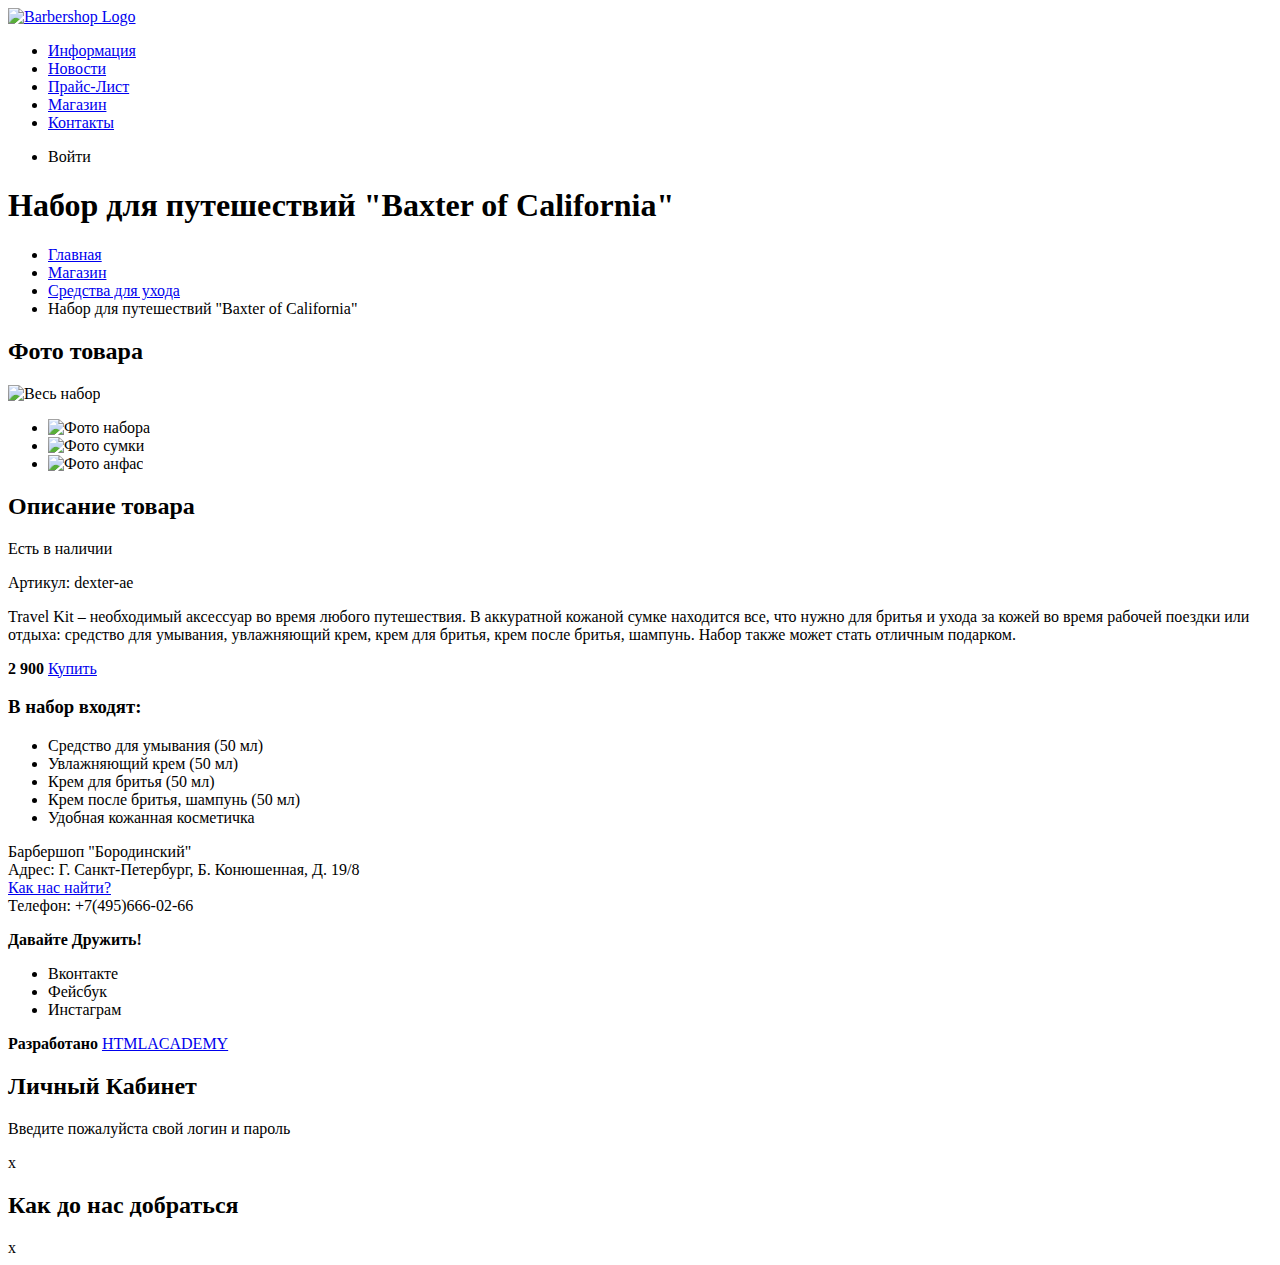
==== catalog-item.html @ 87de14d3 "разметка страниц 2" ====
<!DOCTYPE html>
<html lang="ru">
  <head>
    <meta charset="utf-8">
    <title>HTML Academy: Барбершоп</title>
  </head>
  <body>
    <header class="main-header">
      <nav class="main-navigation">
       <a href="index.html" class="header-logo">
          <img src="img/barber-shoplogo-mini.jpg" alt="Barbershop Logo">
       </a>
        <ul class="pages-list">
          <li> <a href="info.html">Информация</a></li>
          <li> <a href="news.html">Новости</a></li>
          <li> <a href="price-list.html">Прайс-Лист</a></li>
          <li> <a class="navigation-current" href="shop.html">Магазин</a></li>
          <li> <a href="contacts.html">Контакты</a></li>
        </ul>
        <ul class="login-navigation">
          <li class="login-button">Войти</li>
        </ul>
      </nav>
    </header>
    <main>
      <section>
        <h1 class="page-title">Набор для путешествий "Baxter of California"</h1>
        <ul class="breadcrumbs">
          <li><a href="index.html">Главная</a></li>
          <li><a href="shop.html">Магазин</a></li>
          <li><a href="catalog.html"> Средства для ухода</a></li>
          <li class="breadcrumbs-current">Набор для путешествий "Baxter of California"</li>
        </ul>
      </section>
      <section class="product-photo">
        <h2 class="hidden-element">Фото товара</h2>
        <p>
         <img src="img/item-2-big.jpg" alt="Весь набор">
        </p>
        <ul class="item-photo-preview">
          <li>
            <img src="img/item-1-small-1.jpg" alt="Фото набора">
          </li>
          <li>
            <img src="img/item-1-small-2.jpg" alt="Фото сумки">
          </li>
          <li>
            <img src="img/item-1-small-3.jpg" alt="Фото анфас">
          </li>
        </ul>
        </section>
        <section class="product-info">
         <h2 class="hidden-element">Описание товара</h2>
            <p class="product-availability">Есть в наличии</p>
            <p class="product-article">Артикул: dexter-ae</p>
            <p class="product-text">Travel Kit – необходимый аксессуар во время любого путешествия.
              В аккуратной кожаной сумке находится все,
               что нужно для бритья и ухода за кожей во время рабочей поездки или отдыха:
               средство для умывания, увлажняющий крем, крем для бритья, крем после бритья, шампунь.
               Набор также может стать отличным подарком.
             </p>
             <p class="price">
               <b>2 900</b>
               <a class="button" href="#">Купить</a>
             </p>
            <h3>В набор входят:</h3>
            <ul>
              <li>Средство для умывания (50 мл)</li>
              <li>Увлажняющий крем (50 мл)</li>
              <li>Крем для бритья (50 мл)</li>
              <li>Крем после бритья, шампунь (50 мл)</li>
              <li>Удобная кожанная косметичка</li>
            </ul>
          </section>
        </main>

            <footer class="main-footer">
              <p class="footer-contacts">
                Барбершоп "Бородинский"<br>
                Адрес: Г. Санкт-Петербург, Б. Конюшенная, Д. 19/8<br>
                <a href="map.html">Как нас найти?</a><br>
                Телефон: +7(495)666-02-66</p>
                <div class="footer-links">
                  <b>Давайте Дружить!</b>
                  <ul>
                    <li class="social-button">Вконтакте</li>
                    <li class="social-button">Фейсбук</li>
                    <li class="social-button">Инстаграм</li>
                  </ul>
                </div>
                  <p class="footer-copyright">
                    <b>Разработано</b>
                    <a href="https//htmlacademy.ru" class="button">HTMLACADEMY</a>
                  </p>
                  </footer>

               <section class="modal modal-login">
                 <h2>Личный Кабинет</h2>
                 <p>Введите пожалуйста свой логин и пароль</p>
                 <!--Здесь будет Форма-->
                 <span class="modal-close">x</span>
               </section>
               <section class="modal mosal-map">
                 <h2 class="hidden-element">Как до нас добраться</h2>
                 <span class="modal-close">x</span>
                 </section>
           </body>
        </html>
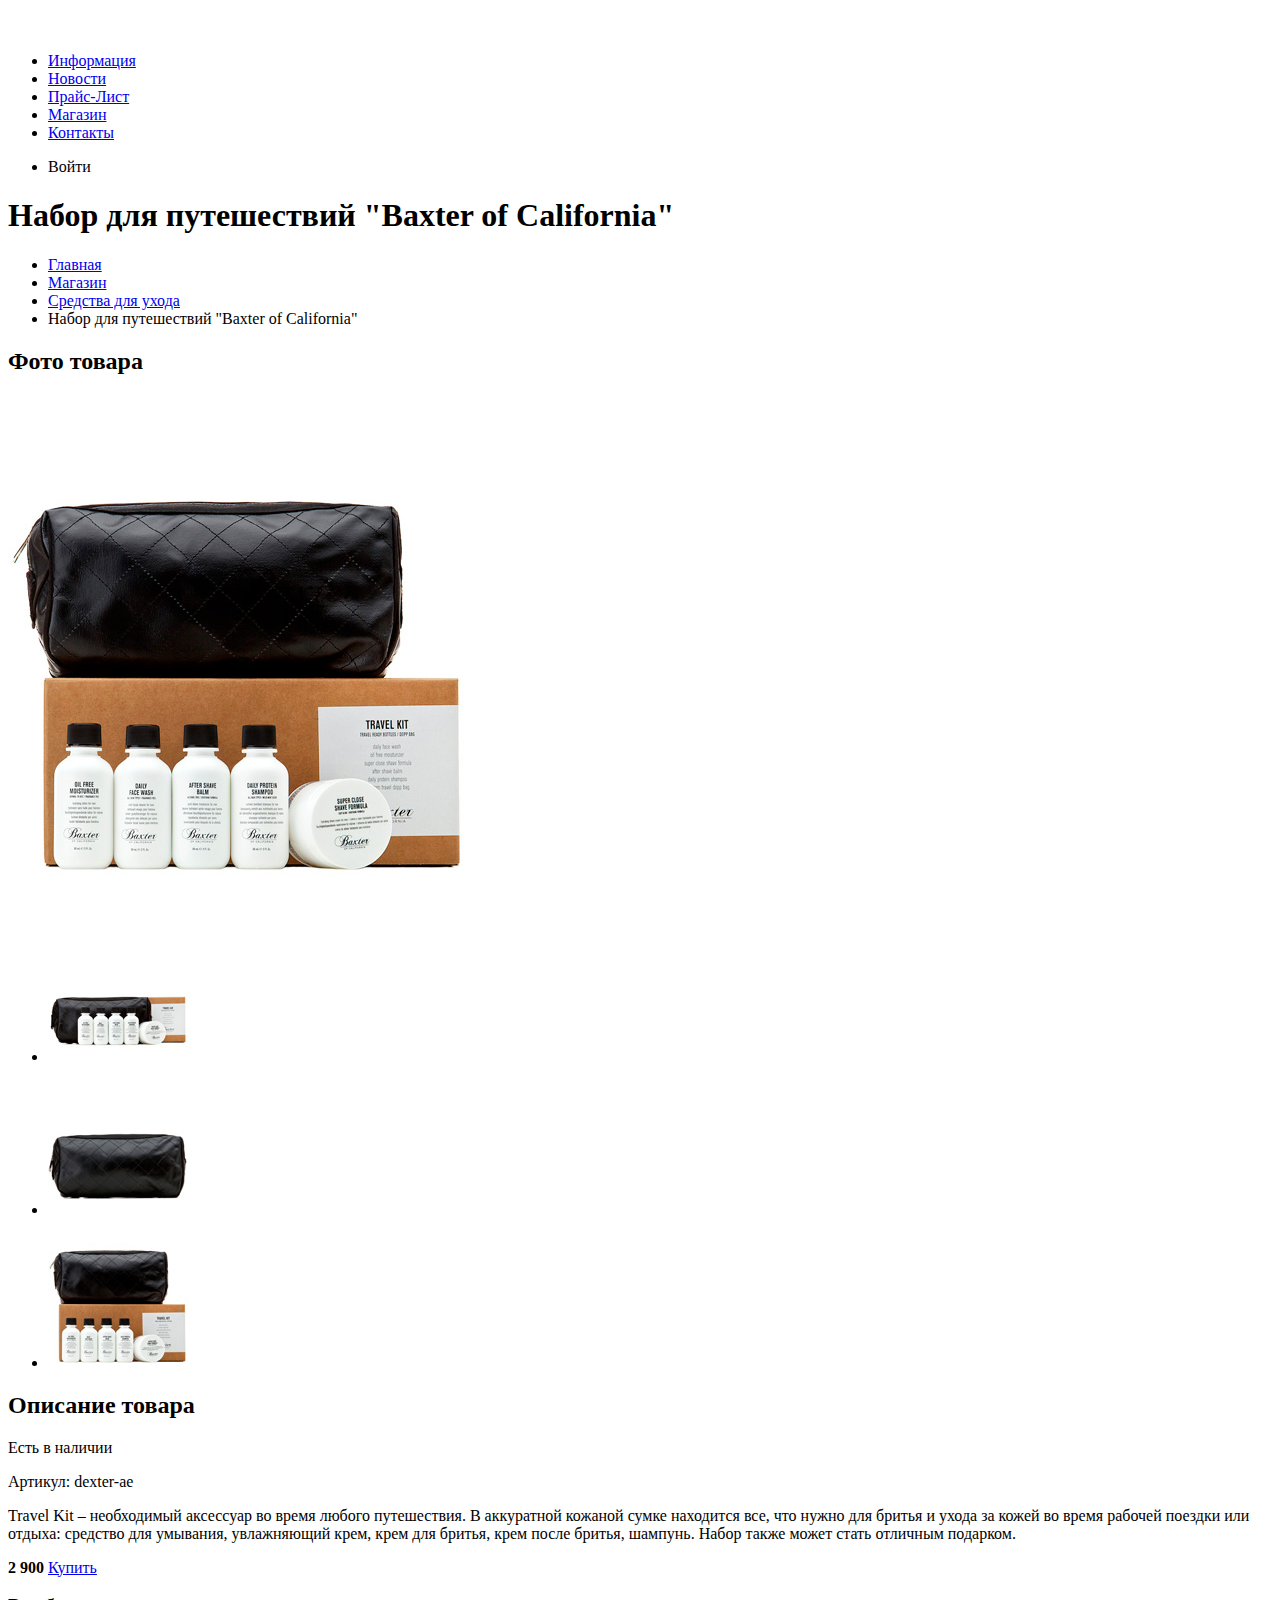
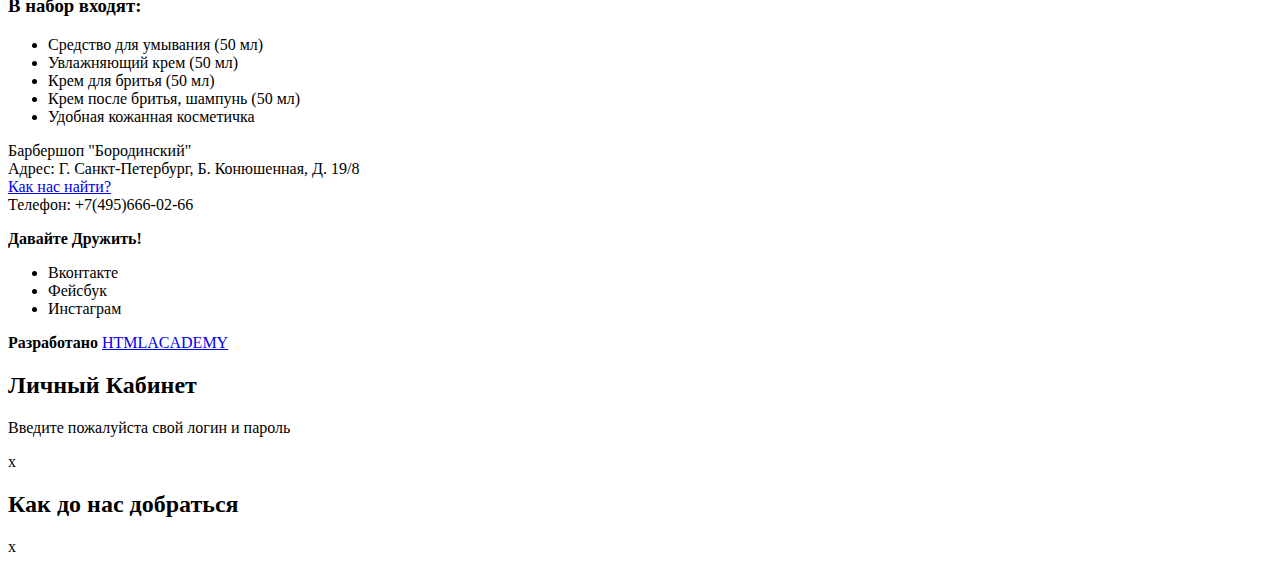
==== commit d178cdb4: "добавил графику" ====
--- a/catalog-item.html
+++ b/catalog-item.html
@@ -8,7 +8,7 @@
     <header class="main-header">
       <nav class="main-navigation">
        <a href="index.html" class="header-logo">
-          <img src="img/barber-shoplogo-mini.jpg" alt="Barbershop Logo">
+          <img src="img/barber-shoplogo-mini.svg" alt="Barbershop Logo">
        </a>
         <ul class="pages-list">
           <li> <a href="info.html">Информация</a></li>
@@ -35,7 +35,7 @@
       <section class="product-photo">
         <h2 class="hidden-element">Фото товара</h2>
         <p>
-         <img src="img/item-2-big.jpg" alt="Весь набор">
+         <img src="img/item-1-big.jpg" alt="Весь набор">
         </p>
         <ul class="item-photo-preview">
           <li>
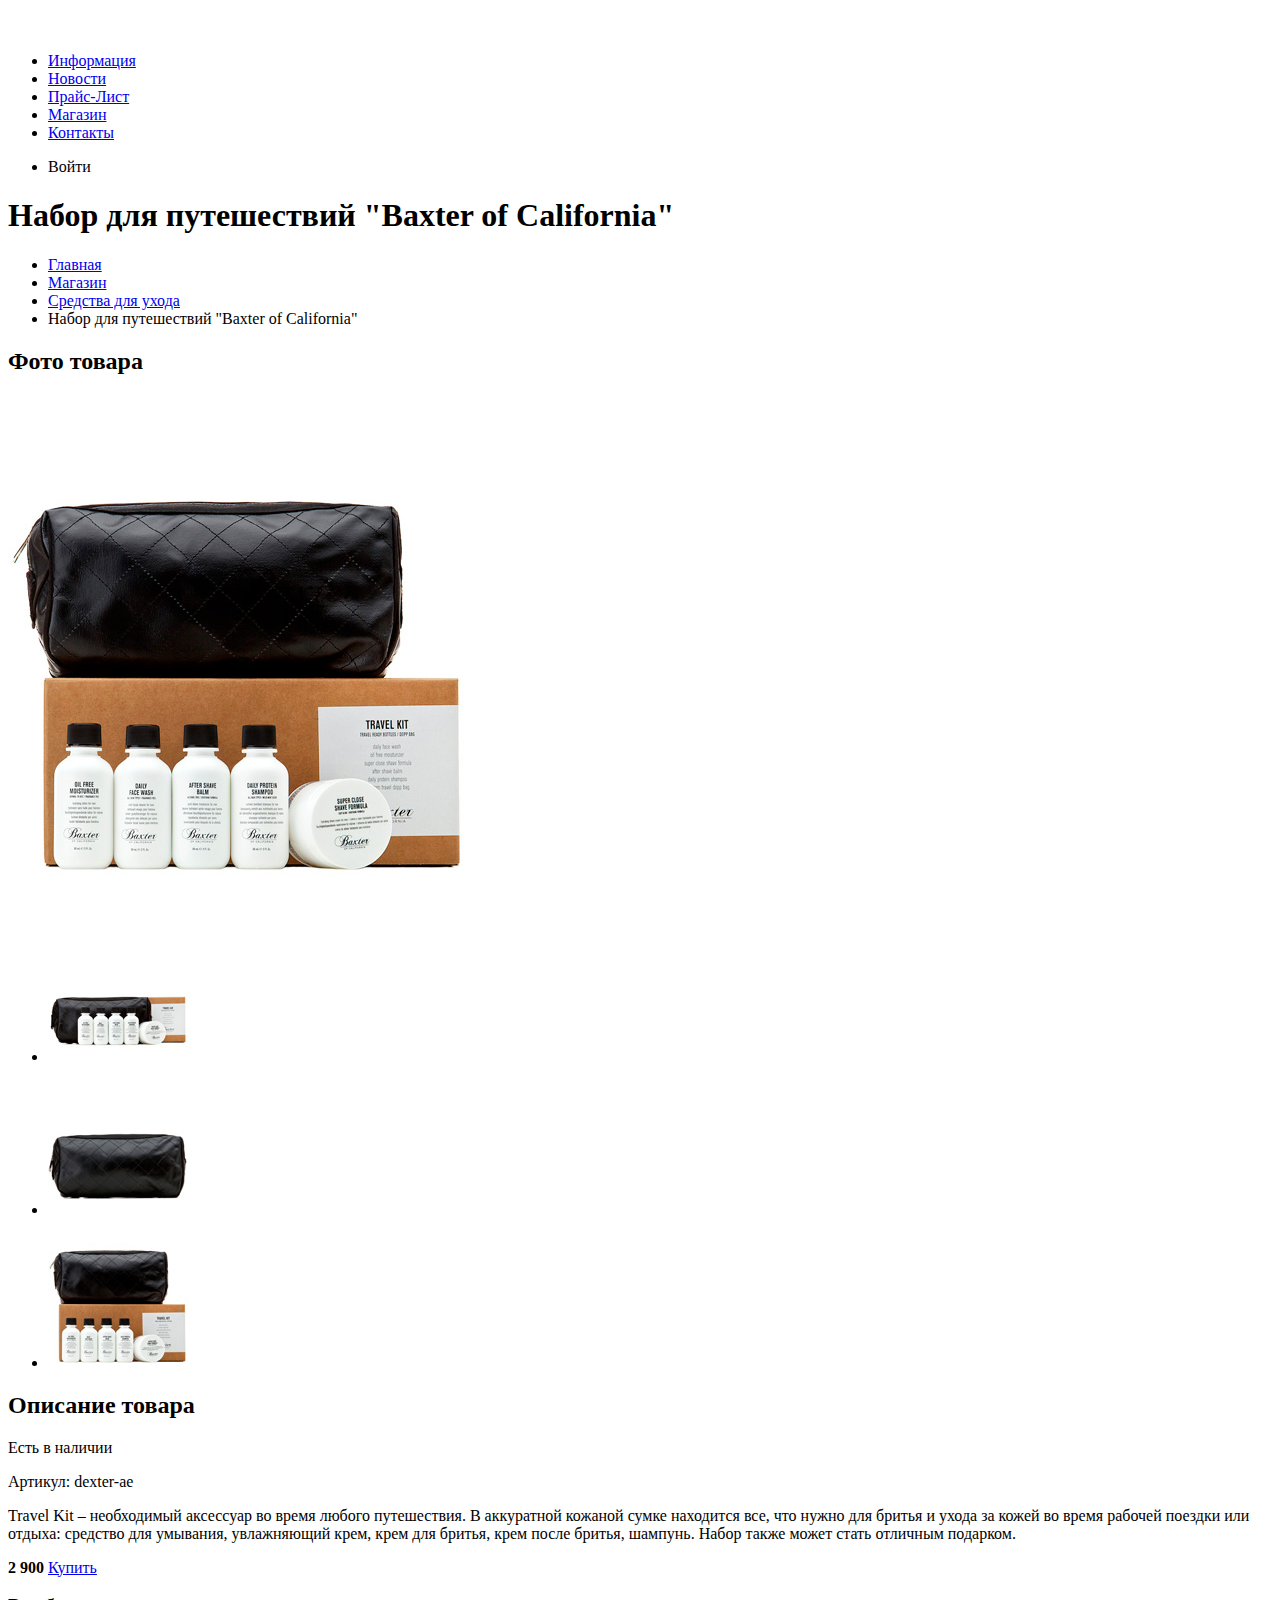
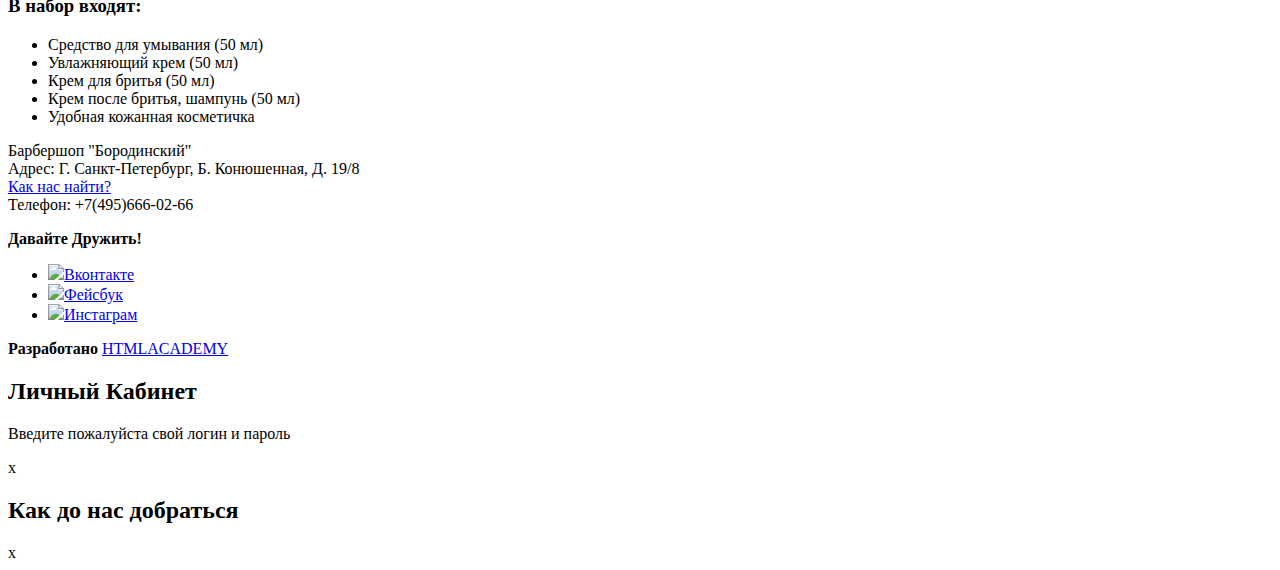
==== commit 631d9f8e: "добавил графику страницы index и векторы соц сетей в футер" ====
--- a/catalog-item.html
+++ b/catalog-item.html
@@ -83,9 +83,9 @@
                 <div class="footer-links">
                   <b>Давайте Дружить!</b>
                   <ul>
-                    <li class="social-button">Вконтакте</li>
-                    <li class="social-button">Фейсбук</li>
-                    <li class="social-button">Инстаграм</li>
+                    <li class="social-button"><a href="#"><img src="vk.svg">Вконтакте</a></li>
+                    <li class="social-button"><a href="#"><img src="facebook.svg">Фейсбук</a></li>
+                    <li class="social-button"><a href="#"><img src="instagram.svg">Инстаграм</a></li>
                   </ul>
                 </div>
                   <p class="footer-copyright">
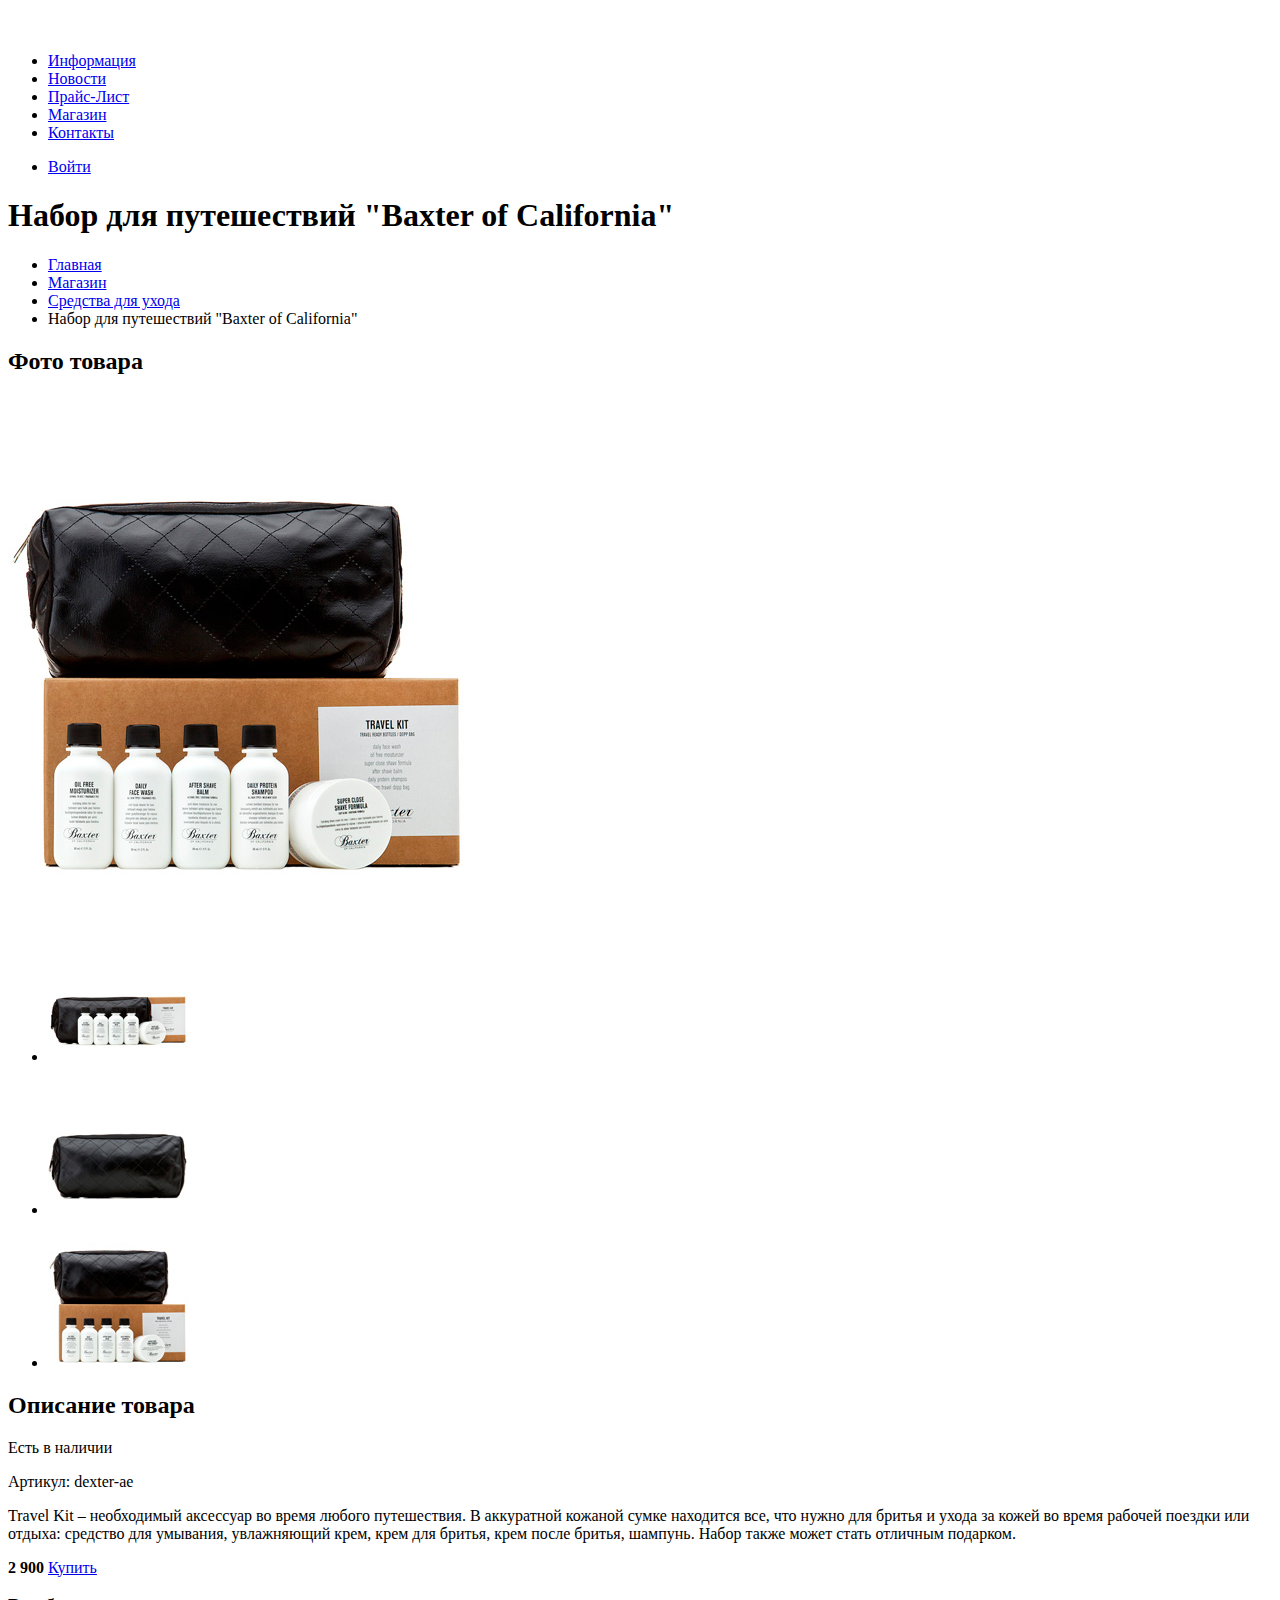
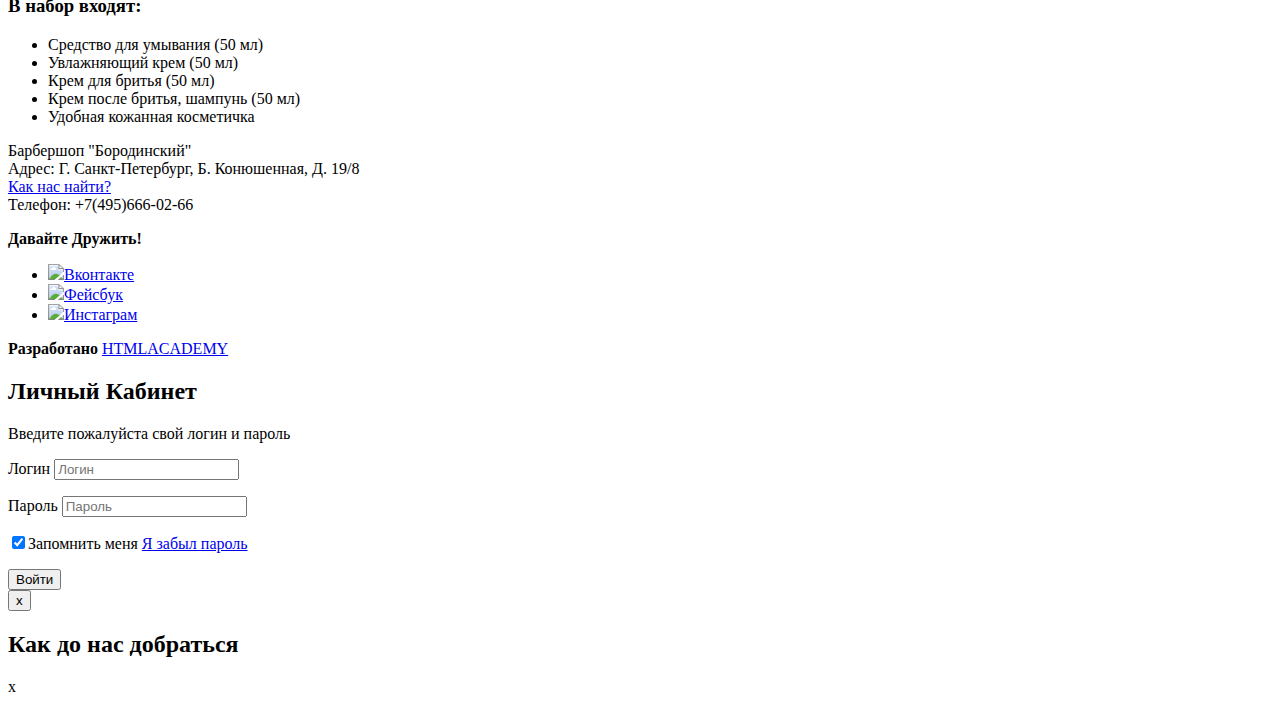
==== commit ea80b91d: "добавлены формы, фильтры" ====
--- a/catalog-item.html
+++ b/catalog-item.html
@@ -18,7 +18,9 @@
           <li> <a href="contacts.html">Контакты</a></li>
         </ul>
         <ul class="login-navigation">
-          <li class="login-button">Войти</li>
+          <li class="login-button">
+            <a class="login-link" href="login.html">Войти</a>
+          </li>
         </ul>
       </nav>
     </header>
@@ -94,12 +96,20 @@
                   </p>
                   </footer>
 
-               <section class="modal modal-login">
-                 <h2>Личный Кабинет</h2>
-                 <p>Введите пожалуйста свой логин и пароль</p>
-                 <!--Здесь будет Форма-->
-                 <span class="modal-close">x</span>
-               </section>
+                  <section class="modal modal-login">
+                    <h2>Личный Кабинет</h2>
+                    <p>Введите пожалуйста свой логин и пароль</p>
+                    <form class="login-form" action="https://htmlacademy.ru" method="post">
+                      <p><label for="user-login" class="hidden-element">Логин</label>
+                        <input id="user-login" type="text" name="login" placeholder="Логин"></p>
+                      <p><label for="user-password" class="hiddent-element">Пароль</label>
+                        <input id="user-password" type="password" name="password" placeholder="Пароль"></p>
+                      <p><label><input type="checkbox" name="rememberme" checked>Запомнить меня</label>
+                      <a href="forgot.html" class="forgot">Я забыл пароль</a></p>
+                      <a href="#"><button type="submit" class="button login-button-modal">Войти</button></a>
+                    </form>
+                    <button type="button" class="modal-close">x</button>
+                  </section>
                <section class="modal mosal-map">
                  <h2 class="hidden-element">Как до нас добраться</h2>
                  <span class="modal-close">x</span>
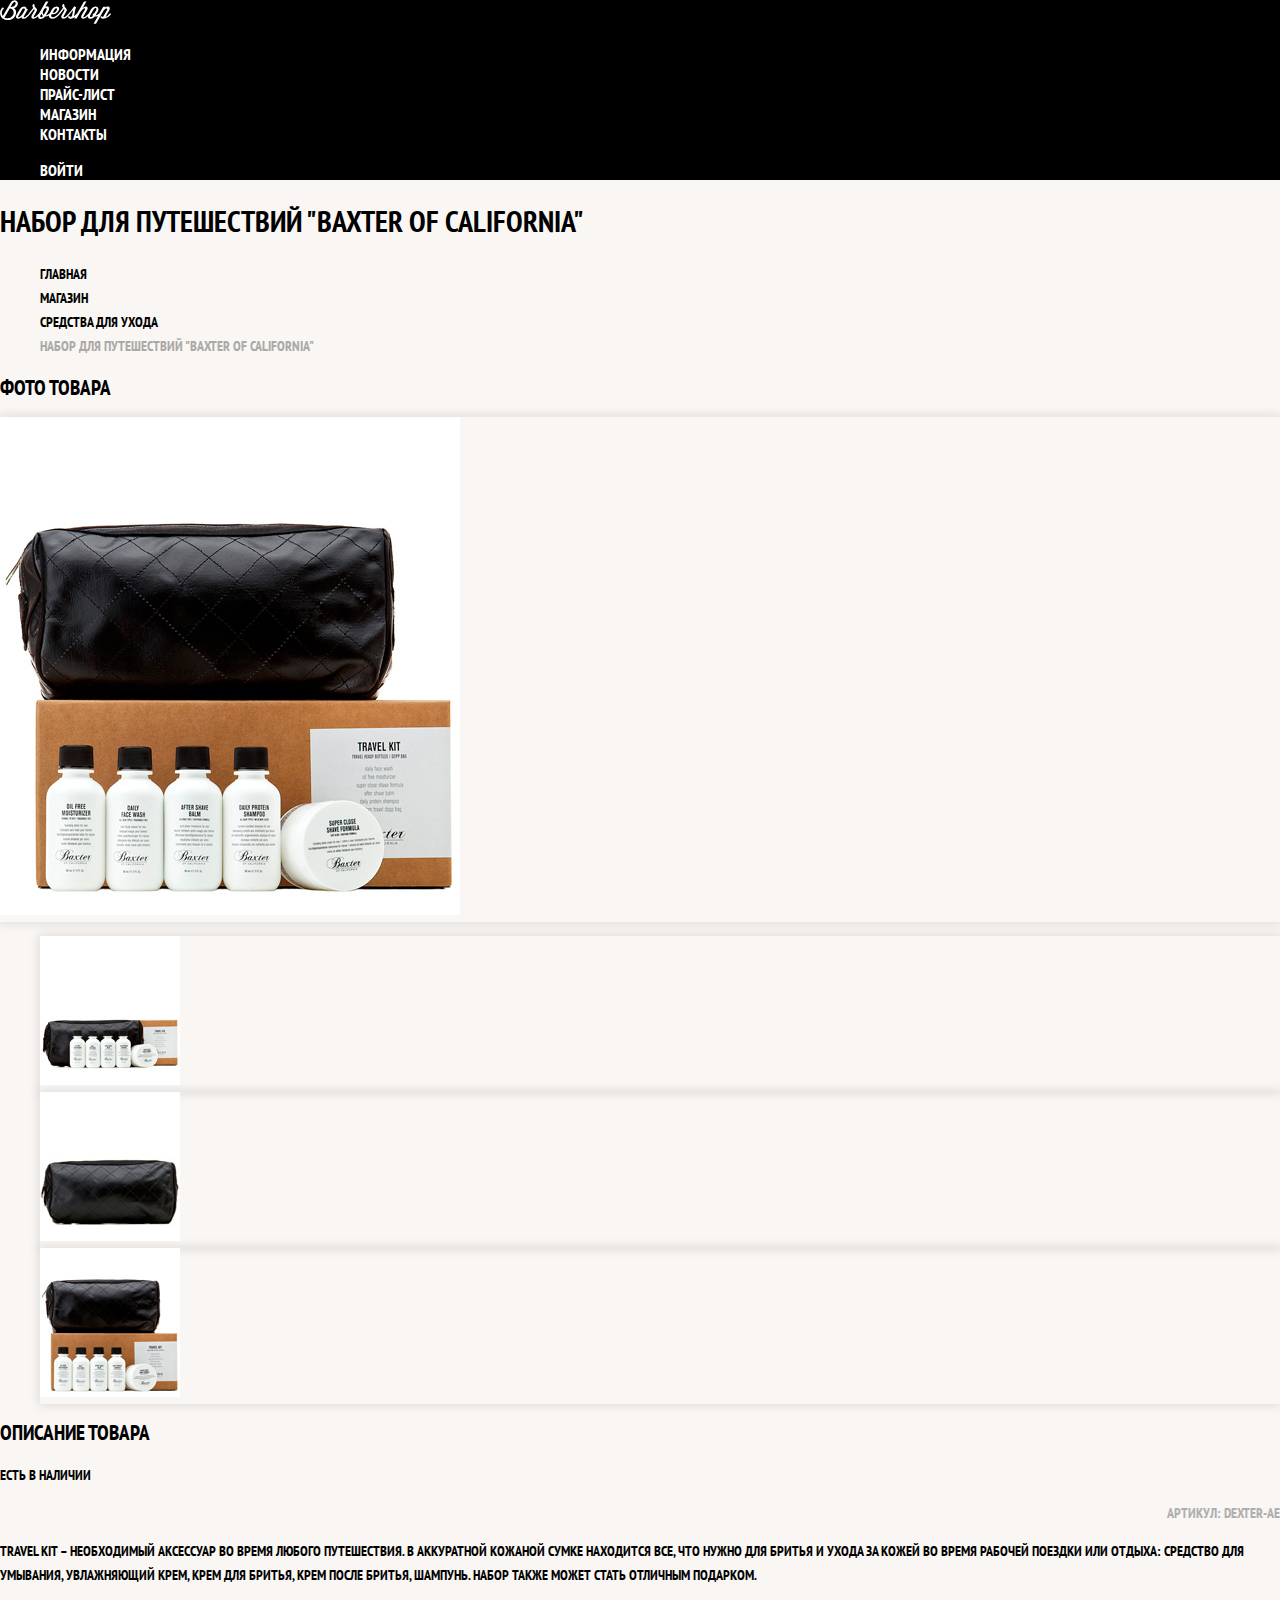
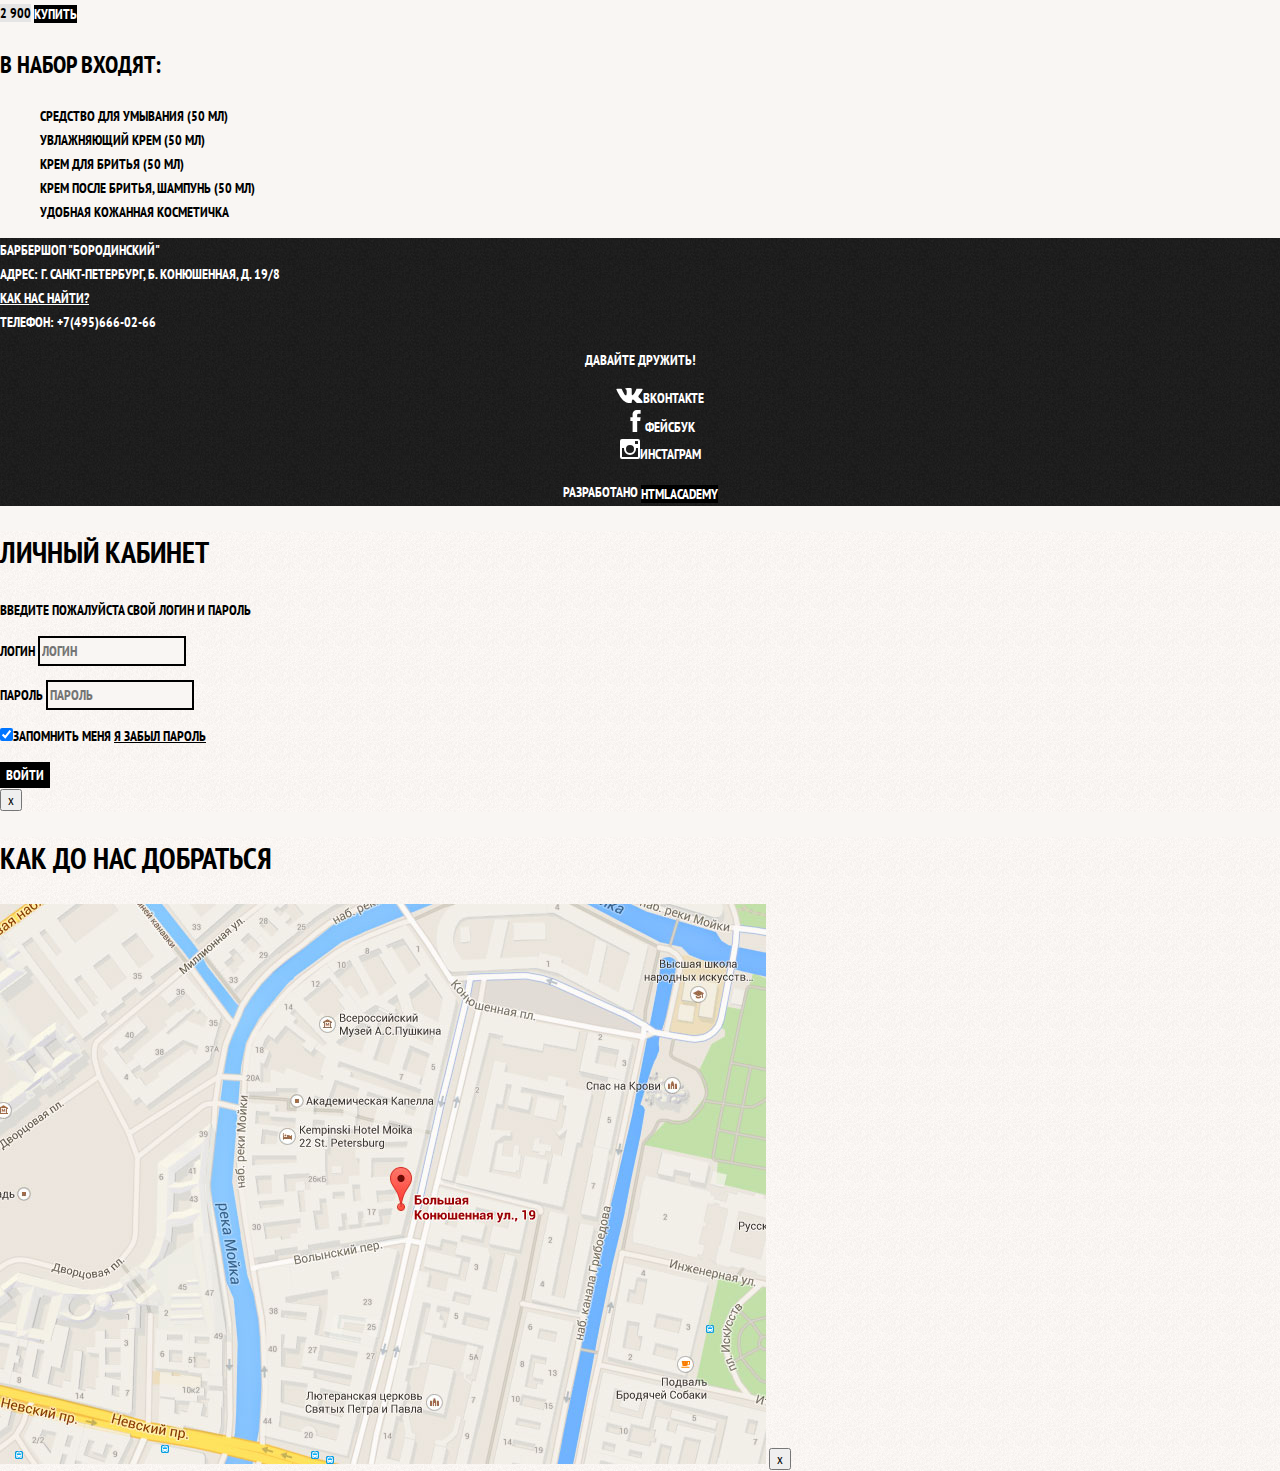
==== commit 4b563738: "первые добавления стилей" ====
--- a/catalog-item.html
+++ b/catalog-item.html
@@ -3,21 +3,24 @@
   <head>
     <meta charset="utf-8">
     <title>HTML Academy: Барбершоп</title>
+    <link href="https://fonts.googleapis.com/css?family=PT+Sans+Narrow:400,700&display=swap&subset=cyrillic" rel="stylesheet">
+    <link href="css/normalize.css" rel="stylesheet">
+    <link href="css/style.css" rel="stylesheet">
   </head>
-  <body>
+  <body class="inner-page ">
     <header class="main-header">
       <nav class="main-navigation">
        <a href="index.html" class="header-logo">
           <img src="img/barber-shoplogo-mini.svg" alt="Barbershop Logo">
        </a>
-        <ul class="pages-list">
+        <ul class="navigation-list">
           <li> <a href="info.html">Информация</a></li>
           <li> <a href="news.html">Новости</a></li>
           <li> <a href="price-list.html">Прайс-Лист</a></li>
           <li> <a class="navigation-current" href="shop.html">Магазин</a></li>
           <li> <a href="contacts.html">Контакты</a></li>
         </ul>
-        <ul class="login-navigation">
+        <ul class="navigation-login">
           <li class="login-button">
             <a class="login-link" href="login.html">Войти</a>
           </li>
@@ -36,7 +39,7 @@
       </section>
       <section class="product-photo">
         <h2 class="hidden-element">Фото товара</h2>
-        <p>
+        <p class="item-photo-full">
          <img src="img/item-1-big.jpg" alt="Весь набор">
         </p>
         <ul class="item-photo-preview">
@@ -85,9 +88,9 @@
                 <div class="footer-links">
                   <b>Давайте Дружить!</b>
                   <ul>
-                    <li class="social-button"><a href="#"><img src="vk.svg">Вконтакте</a></li>
-                    <li class="social-button"><a href="#"><img src="facebook.svg">Фейсбук</a></li>
-                    <li class="social-button"><a href="#"><img src="instagram.svg">Инстаграм</a></li>
+                    <li class="social-button"><a href="#"><img src="img/vk.svg">Вконтакте</a></li>
+                    <li class="social-button"><a href="#"><img src="img/facebook.svg">Фейсбук</a></li>
+                    <li class="social-button"><a href="#"><img src="img/instagram.svg">Инстаграм</a></li>
                   </ul>
                 </div>
                   <p class="footer-copyright">
@@ -110,9 +113,10 @@
                     </form>
                     <button type="button" class="modal-close">x</button>
                   </section>
-               <section class="modal mosal-map">
-                 <h2 class="hidden-element">Как до нас добраться</h2>
-                 <span class="modal-close">x</span>
-                 </section>
+                  <section class="modal modal-map">
+                    <h2 class="hidden-element">Как до нас добраться</h2>
+                    <img src="img/map.jpg" alt="Барбершоп Бородинский по адресу Г. Санкт-Петербург, Б. Конюшенная, Д. 19/8">
+                    <button type="button" class="modal-close">x</button>
+                    </section>
            </body>
         </html>
--- a/css/style.css
+++ b/css/style.css
@@ -0,0 +1,295 @@
+body {
+font-family: "pt sans narrow", Arial, sans-serif;
+margin: 0;
+padding: 0;
+font-size: 14px;
+line-height: 24px;
+font-weight: 700;
+color: #ffffff;
+text-transform: uppercase;
+
+background-color: black;
+background-image: url("../img/bg.jpg");
+background-position: top center;
+background-repeat: no-repeat;
+}
+
+.inner-page {
+  color: #000000;
+ background-color: #f9f6f3;
+ background-image: url(".../img/column-bg.jpg");
+ background-position: 0 0;
+ background-repeat: repeat;
+}
+
+a {
+text-decoration: none;
+}
+
+.button {
+  font: inherit;
+  text-align: center;
+  color: #ffffff;
+  vertical-align: middle;
+  background-color: #000000;
+  text-transform: uppercase;
+  border: none;
+}
+.button:hover ,
+.button:focus ,
+.button:active {
+  background-color: #663d15;
+}
+.main-navigation {
+  font-size: 16px;
+  line-height: 20px;
+  background-color: black;
+  color: #ffffff;
+}
+.navigation-list ,
+.navigation-login {
+  list-style: none;
+}
+.navigation-list a ,
+.navigation-login a {
+  color: #ffffff;
+}
+.navigation-list a:hover ,
+.navigation-list a:focus ,
+.navigation-login a:hover ,
+.navigation-login a:focus {
+  background-color: #242424;
+}
+
+.pros-list {
+  list-style: none;
+  text-align: center;
+}
+.pros-item h3 {
+  font-size: 30px;
+  line-height: 42px;
+}
+.index-colums {
+color: #000000;
+background-color: #faf7f4;
+background-image: url("../img/column-bg.png");
+background-position: 0 0;
+background-repeat: repeat;
+
+}
+.news-list {
+list-style: none;
+}
+.news-list time {
+  text-transform: none;
+}
+.gallery-content {
+border: 7px solid white;
+}
+.order input {
+  font: inherit;
+  background-color: transparent;
+  border: 2px solid black;
+}
+.order input:focus {
+background-color: #663d15;
+}
+
+.main-footer {
+  color: #ffffff;
+  background-color: #232323;
+  background-image: url("../img/footer-bg.jpg");
+  background-position: 0 0;
+  background-repeat: repeat;
+}
+
+.main-footer a {
+  color: #ffffff;
+}
+.footer-contacts a {
+  text-decoration: underline;
+}
+.footer-contacts a:hover ,
+.footer-contacts a:focus {
+  text-decoration: none;
+}
+.footer-links {
+  text-align: center;
+}
+.footer-links li {
+  list-style: none;
+}
+
+.footer-copyright {
+  text-align: center;
+}
+.footer-copyright a:hover ,
+.footer-copyright a:focus {
+  color: #000000;
+  background-color: #ffffff;
+}
+
+.modal {
+  color: #000000;
+  background-color: #faf7f4;
+  background-image: url("../img/column-bg.png");
+  background-position: 0 0;
+  background-repeat: repeat;
+}
+.modal h2 {
+  font-size: 30px;
+  line-height: 42px;
+}
+
+.login-form input[type="text"] ,
+.login-form input[type="password"] {
+font: inherit;
+color: #000000;
+background-color: #f9f6f3;
+text-transform: uppercase;
+border: 2px solid black;
+}
+.login-form input:focus {
+border-color: #663d15;
+}
+
+.forgot {
+  color: black;
+  text-decoration: underline;
+}
+.forgot:focus ,
+.forgot:hover {
+  text-decoration: none;
+}
+/* Стили Index конец */
+
+.page-title {
+  font-size: 30px;
+  line-height: 42px;
+}
+.breadcrumbs {
+  list-style: none;
+}
+.breadcrumbs a {
+  color: #000000;
+}
+
+.breadcrumbs a:hover ,
+.breadcrumbs a:focus {
+text-decoration: underline;
+}
+ .breadcrumbs-current {
+  color: #aba9a7;
+ }
+
+.filter fieldset {
+  border: none;
+}
+
+.filter legend {
+  font-size: 24px;
+  line-height: 30px;
+}
+
+.filter ul {
+list-style: none;
+line-height: 18px;
+}
+
+.filter-input:hover + label ,
+.filter-input:focus + label {
+  color: #663d15;
+}
+.filter-input:disabled + label {
+color: #000000;
+opacity: 0.5;
+}
+
+.item-list {
+  list-style: none;
+}
+
+li .item-name {
+  background-color: #f8f8f8;
+  box-shadow: 0px 0px 10px rgba(0, 0, 0, 0,1);
+}
+.item-name:hover {
+  box-shadow: 0 0 10px rgba(0, 0, 0, 0,2);
+}
+.item-name a {
+  color: #000000;
+}
+.item-name h3 {
+  font-size: 14px;
+  line-height: 18px;
+}
+.item-category {
+  text-transform: none;
+}
+
+.item-name b {
+  font-size: 14px;
+  line-height: 18px;
+  text-align: center;
+  background-color: #e5e5e5;
+}
+.item-price .button {
+  line-height: 20px;
+  color: #ffffff;
+}
+.pagination-list {
+  list-style: none;
+}
+.pagination-list a {
+  color: #ffffff;
+  background-color: #000000;
+}
+.pagination-list a:hover ,
+.pagination-list a:focus ,
+.pagination-list a:active {
+  background-color: #663d15;
+}
+
+.pagination-item-current a {
+  color: #ffffff;
+  background-color: #000000;
+}
+
+.pagination-item-current a:hover ,
+.pagination-item-current a:focus ,
+.pagination-item-current a:active {
+  color: #ffffff;
+  background-color: #000000;
+}
+
+/* Стиль catalog конец */
+
+.item-photo-preview {
+  list-style: none;
+}
+
+.item-photo-preview li {
+  box-shadow: 0 0 10px 2px rgba(0, 0, 0, 0.1);
+}
+
+.item-photo-full {
+  box-shadow: 0 0 10px 2px rgba(0, 0, 0, 0.1);
+}
+
+.product-article {
+  text-align: right;
+  color: #aeaeae;
+}
+.price b {
+  line-height: 20px;
+  text-align: center;
+  background-color: #e5e5e5;
+}
+.product-info h3 {
+  font-size: 24px;
+  line-height: 30px;
+}
+
+.product-info ul {
+  list-style: none;
+}
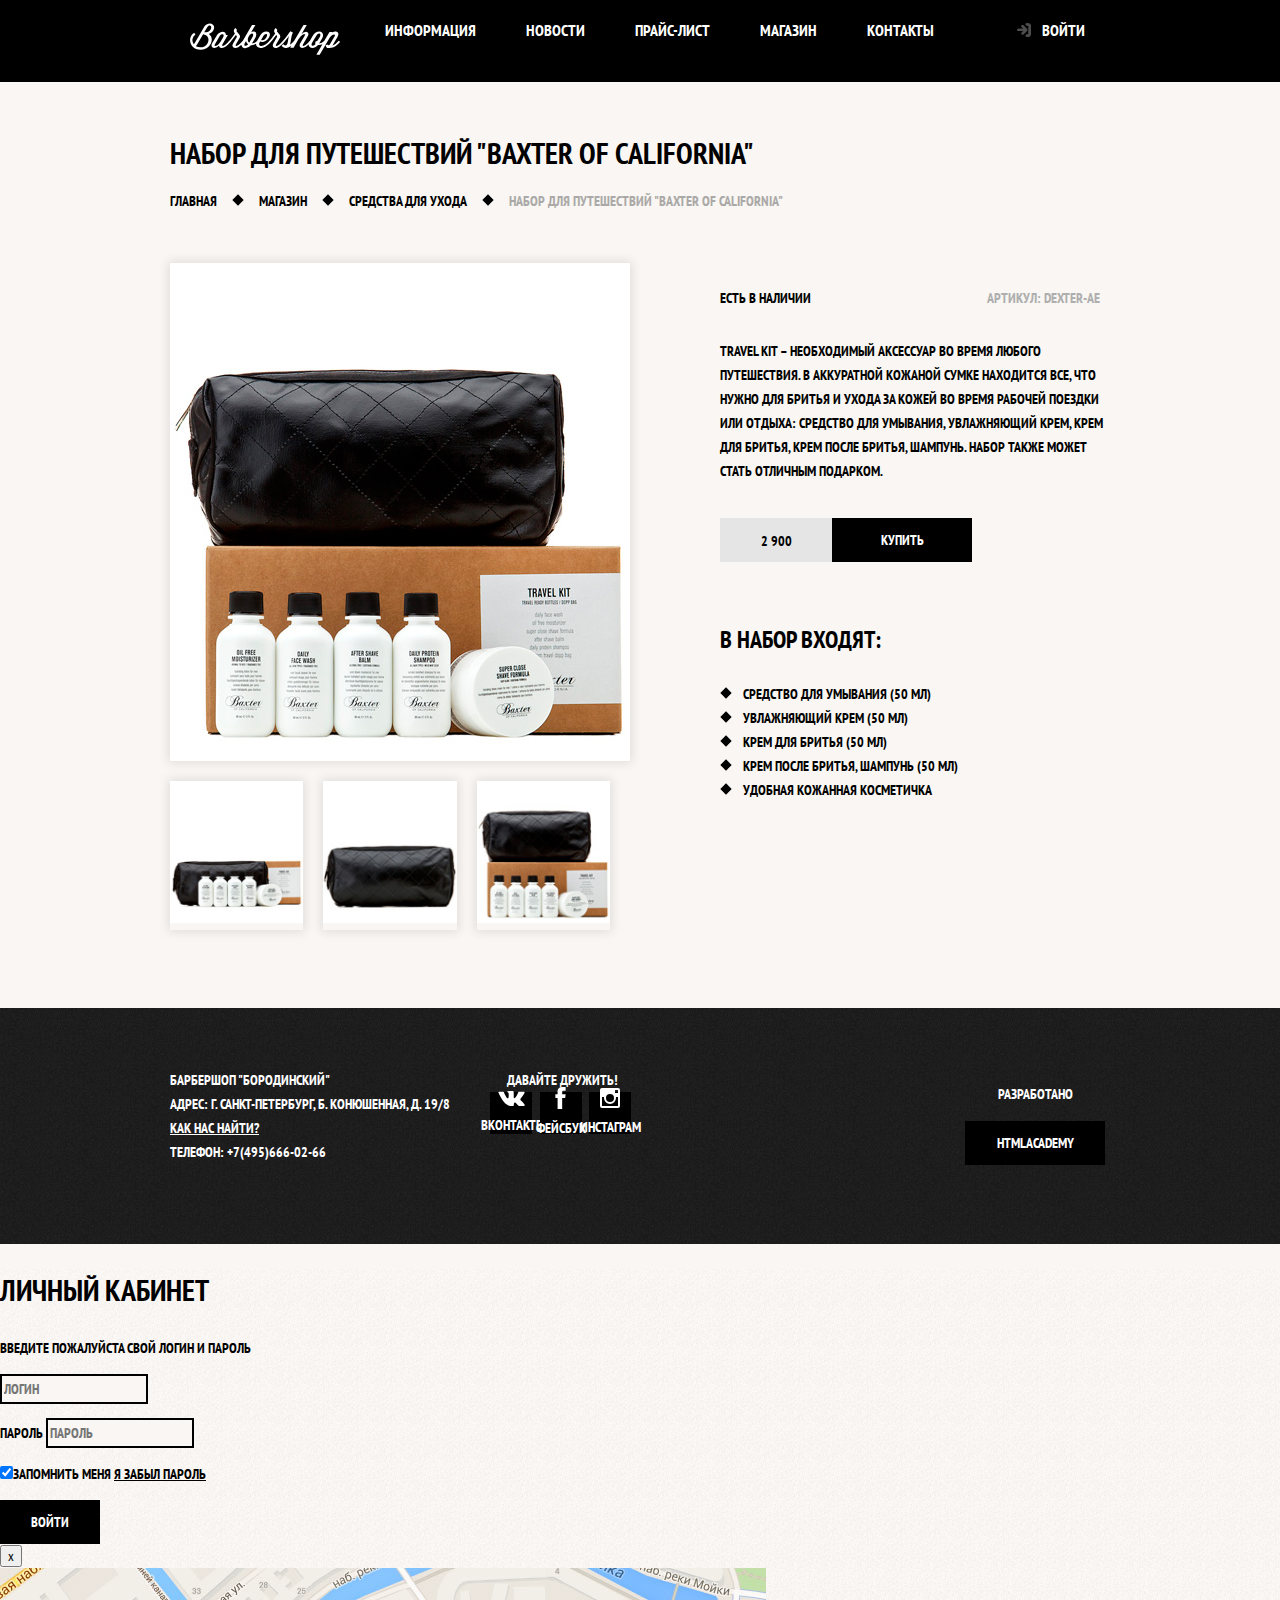
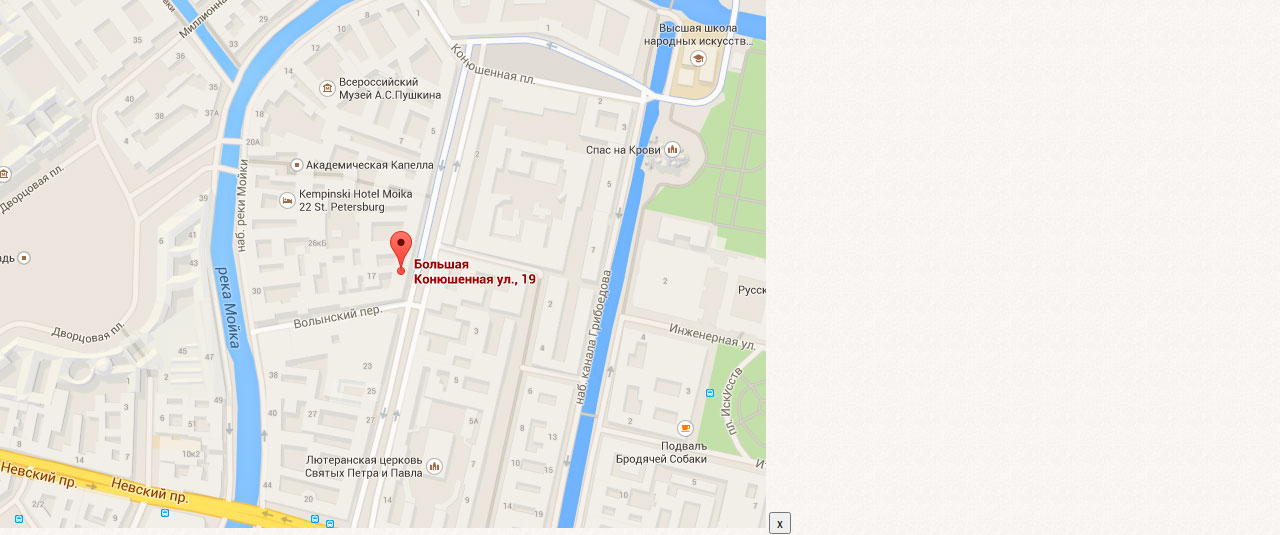
==== commit 8ff07a24: "верстка декоративных элементов, флексбоксов" ====
--- a/catalog-item.html
+++ b/catalog-item.html
@@ -7,27 +7,28 @@
     <link href="css/normalize.css" rel="stylesheet">
     <link href="css/style.css" rel="stylesheet">
   </head>
-  <body class="inner-page ">
+  <body class="inner-page">
     <header class="main-header">
-      <nav class="main-navigation">
+      <nav class="main-navigation wrapper">
        <a href="index.html" class="header-logo">
-          <img src="img/barber-shoplogo-mini.svg" alt="Barbershop Logo">
+          <img src="img/barber-shoplogo-mini.svg" width="150px" height="23" alt="Barbershop Logo">
        </a>
-        <ul class="navigation-list">
-          <li> <a href="info.html">Информация</a></li>
-          <li> <a href="news.html">Новости</a></li>
-          <li> <a href="price-list.html">Прайс-Лист</a></li>
-          <li> <a class="navigation-current" href="shop.html">Магазин</a></li>
-          <li> <a href="contacts.html">Контакты</a></li>
-        </ul>
-        <ul class="navigation-login">
-          <li class="login-button">
-            <a class="login-link" href="login.html">Войти</a>
-          </li>
-        </ul>
+       <ul class="navigation-list">
+         <li> <a href="info.html">Информация</a></li>
+         <li> <a href="news.html">Новости</a></li>
+         <li> <a href="price-list.html">Прайс-Лист</a></li>
+         <li> <a class="navigation-current" href="shop.html">Магазин</a></li>
+         <li> <a href="contacts.html">Контакты</a></li>
+       </ul>
+       <ul class="navigation-login">
+         <li class="login-button">
+           <a class="login-link" href="login.html">Войти</a>
+         </li>
+       </ul>
+     </nav>
       </nav>
     </header>
-    <main>
+    <main class="wrapper">
       <section>
         <h1 class="page-title">Набор для путешествий "Baxter of California"</h1>
         <ul class="breadcrumbs">
@@ -37,6 +38,7 @@
           <li class="breadcrumbs-current">Набор для путешествий "Baxter of California"</li>
         </ul>
       </section>
+      <div class="catalog-colums">
       <section class="product-photo">
         <h2 class="hidden-element">Фото товара</h2>
         <p class="item-photo-full">
@@ -56,8 +58,10 @@
         </section>
         <section class="product-info">
          <h2 class="hidden-element">Описание товара</h2>
+         <div class="product-description">
             <p class="product-availability">Есть в наличии</p>
             <p class="product-article">Артикул: dexter-ae</p>
+          </div>
             <p class="product-text">Travel Kit – необходимый аксессуар во время любого путешествия.
               В аккуратной кожаной сумке находится все,
                что нужно для бритья и ухода за кожей во время рабочей поездки или отдыха:
@@ -77,28 +81,31 @@
               <li>Удобная кожанная косметичка</li>
             </ul>
           </section>
+        </div>
         </main>
 
-            <footer class="main-footer">
-              <p class="footer-contacts">
-                Барбершоп "Бородинский"<br>
-                Адрес: Г. Санкт-Петербург, Б. Конюшенная, Д. 19/8<br>
-                <a href="map.html">Как нас найти?</a><br>
-                Телефон: +7(495)666-02-66</p>
-                <div class="footer-links">
-                  <b>Давайте Дружить!</b>
-                  <ul>
-                    <li class="social-button"><a href="#"><img src="img/vk.svg">Вконтакте</a></li>
-                    <li class="social-button"><a href="#"><img src="img/facebook.svg">Фейсбук</a></li>
-                    <li class="social-button"><a href="#"><img src="img/instagram.svg">Инстаграм</a></li>
-                  </ul>
-                </div>
-                  <p class="footer-copyright">
-                    <b>Разработано</b>
-                    <a href="https//htmlacademy.ru" class="button">HTMLACADEMY</a>
-                  </p>
-                  </footer>
-
+        <footer class="main-footer">
+         <div class="wrapper">
+          <p class="footer-contacts">
+            Барбершоп "Бородинский"<br>
+            Адрес: Г. Санкт-Петербург, Б. Конюшенная, Д. 19/8<br>
+            <a href="map.html">Как нас найти?</a><br>
+            Телефон: +7(495)666-02-66
+          </p>
+            <div class="footer-links">
+              <b>Давайте Дружить!</b>
+              <ul>
+                <li class="social-button"><a href="#"><img src="img/vk.svg" alt="">Вконтакте</a></li>
+                <li class="social-button"><a href="#"><img src="img/facebook.svg" alt="">Фейсбук</a></li>
+                <li class="social-button"><a href="#"><img src="img/instagram.svg" alt="">Инстаграм</a></li>
+              </ul>
+            </div>
+              <p class="footer-copyright">
+                <b>Разработано</b>
+                <a href="https//htmlacademy.ru" class="button">HTMLACADEMY</a>
+              </p>
+            </div>
+              </footer>
                   <section class="modal modal-login">
                     <h2>Личный Кабинет</h2>
                     <p>Введите пожалуйста свой логин и пароль</p>
--- a/css/style.css
+++ b/css/style.css
@@ -21,12 +21,56 @@
  background-position: 0 0;
  background-repeat: repeat;
 }
-
+.inner-page .main-header {
+  min-height: 70px;
+  margin-bottom: 50px;
+  background-color: #000000;
+}
+.inner-page .header-logo {
+  order: 0;
+  padding: 23px 20px;
+}
+.inner-page .main-navigation {
+  align-items: flex-start;
+  flex-direction: row;
+}
+.inner-page .navigation-login {
+  margin-left: auto;
+}
 a {
 text-decoration: none;
 }
 
+img {
+max-width: 100%;
+height: auto;
+}
+
+.hidden-element:not(:focus):not(:active) ,
+input[type="checkbox"].hidden-element ,
+input[type="radio"].hidden-element {
+position: absolute;
+width: 1px;
+height: 1px;
+margin: -1px;
+border: 0;
+padding: 0;
+
+white-space: nowrap;
+
+clip-path: inset(100%);
+clip: rect(0 0 0 0);
+overlow: hidden;
+}
+
+.main-header {
+margin-bottom: 75px;
+}
+
 .button {
+  display: inline-block;
+  padding: 10px 20px;
+  margin-right: 16px;
   font: inherit;
   text-align: center;
   color: #ffffff;
@@ -34,6 +78,13 @@
   background-color: #000000;
   text-transform: uppercase;
   border: none;
+  min-width: 100px;
+}
+.button.disabled ,
+.buttin:disabled {
+cursor: default;
+background-color: #000000;
+opacity: 0.5;
 }
 .button:hover ,
 .button:focus ,
@@ -41,18 +92,80 @@
   background-color: #663d15;
 }
 .main-navigation {
+  display: flex;
+  flex-direction: column;
+  align-items: center;
   font-size: 16px;
   line-height: 20px;
-  background-color: black;
   color: #ffffff;
+}
+.header-logo {
+order: 1;
 }
 .navigation-list ,
 .navigation-login {
+  margin: 0px;
+  padding: 0px;
   list-style: none;
 }
+
+.main-navigation-wrapper {
+width: 100%;
+margin-bottom: 60px;
+background-color: black;
+}
+
+.wrapper {
+width: 940px;
+margin: 0 auto;
+padding: 0 10px;
+}
+
+.main-navigation-wrapper .wrapper {
+display:flex;
+justify-content: space-between;
+
+}
+.navigation-list {
+display: flex;
+flex-wrap: wrap;
+width: 620px;
+}
+.navigation-login {
+  display: flex;
+  flex-wrap: wrap;
+max-width: 140px;
+}
+
+.navigation-login .login-link{
+padding-left: 50px;
+position: relative;
+}
+
+.login-link::before {
+  position: absolute;
+  content: "";
+  background-image: url("../img/login.svg");
+  background-repeat: no-repeat;
+  background-position: 0 0;
+  width: 16px;
+  height: 18px;
+  left: 24px;
+  top: 22px;
+  opacity: 0.3;
+}
+
+.login-link:hover::before ,
+.login-link:active::before ,
+.login-link:focus::before {
+  opacity: 1;
+}
+
 .navigation-list a ,
 .navigation-login a {
   color: #ffffff;
+  display: block;
+  padding: 20px 25px;
 }
 .navigation-list a:hover ,
 .navigation-list a:focus ,
@@ -62,20 +175,92 @@
 }
 
 .pros-list {
+  display: flex;
+  justify-content: space-between;
+  margin: 0px;
+  padding: 0px;
   list-style: none;
   text-align: center;
+  min-height: 170px;
+  margin-bottom: 80px;
+}
+.pros-item {
+min-height: 170px;
+width: 300px;
 }
 .pros-item h3 {
+  position: relative;
   font-size: 30px;
   line-height: 42px;
-}
+  margin: 0;
+  margin-bottom: 60px;
+}
+.pros-item h3::after {
+  position: absolute;
+  content: "";
+  width: 20px;
+  height: 20px;
+  background-color: #fff;
+  bottom: -30px;
+  left: 50%;
+  transform: rotate(45deg);
+  margin-left: -10px;
+}
+.pros-item p {
+  font-size: 14px;
+  line-height: 24px;
+  margin: 0 10px;
+  padding: 0;
+  }
+
 .index-colums {
+display: flex;
+justify-content: space-between;
+margin-bottom: 35px;
+padding: 50px 80px;
 color: #000000;
 background-color: #faf7f4;
-background-image: url("../img/column-bg.png");
-background-position: 0 0;
-background-repeat: repeat;
-
+background-image:
+url("../img/line.png"),
+url("../img/column-bg.png");
+background-position: center,0 0;
+background-repeat: no-repeat,repeat;
+
+}
+.news {
+  width: 380px;
+}
+.news-list {
+  padding: 0;
+  margin: 0;
+  margin-bottom: 25px;
+}
+
+.news-item {
+  margin-bottom: 25px;
+}
+
+.news-item p {
+  margin: 0;
+}
+.news h2 {
+  margin: 0;
+  margin-bottom: 25px;
+  font-size: 30px;
+  line-height: 42px;
+}
+
+
+.photo-gallery {
+  width: 300px;
+}
+
+.contacts {
+  width: 380px;
+}
+
+.order {
+width: 300px;
 }
 .news-list {
 list-style: none;
@@ -85,17 +270,102 @@
 }
 .gallery-content {
 border: 7px solid white;
-}
+background-color: #cccccc;
+height: 164px;
+margin: 0;
+}
+.gallery-content img {
+  width: 286px;
+  height: 164px;
+}
+
+.gallery-container {
+  position: relative;
+  height: 260px;
+}
+
+.gallery-botton {
+  box-sizing: border-box;
+  position: absolute;
+  bottom: 0;
+  width: 140px;
+  margin: 0;
+}
+.gallery-button-back {
+  left: 0;
+}
+.gallery-button-forward {
+  right: 0;
+}
+
+.contacts h2 {
+  margin: 0;
+  margin-bottom: 25px;
+  font-size: 30px;
+  line-height: 42px;
+}
+
+.contacts p {
+  margin: 0;
+  margin-bottom: 25px;
+}
+
+.order h2 {
+  margin: 0;
+  margin-bottom: 25px;
+  font-size: 30px;
+  line-height: 42px;
+}
+
+.order-info {
+  margin: 0;
+  margin-bottom: 15px;
+}
+
+.order-form {
+display: flex;
+flex-wrap: wrap;
+justify-content: space-between;
+}
+.order-form .button {
+width: 100%;
+margin: 0;
+margin-top: 10px;
+}
+.order-item {
+  width: 140px;
+  margin: 0;
+  margin-bottom: 10px;
+}
+
+.order-item label {
+  display: block;
+  margin-bottom: 9px;
+  margin-left: 15px;
+}
+
 .order input {
   font: inherit;
   background-color: transparent;
   border: 2px solid black;
-}
+  box-sizing: border-box;
+  width: 140px;
+  padding-top: 8px;
+  padding-left: 15px;
+  padding-right: 15px;
+  padding-bottom: 7px;
+}
+
 .order input:focus {
 background-color: #663d15;
 }
-
+.inner-page .main-footer {
+  margin-top: 45px;
+}
 .main-footer {
+  margin-top: 65px;
+  padding-top: 60px;
+  padding-bottom: 65px;
   color: #ffffff;
   background-color: #232323;
   background-image: url("../img/footer-bg.jpg");
@@ -106,6 +376,56 @@
 .main-footer a {
   color: #ffffff;
 }
+.main-footer .wrapper {
+  display: flex;
+}
+.footer-contacts {
+margin-right: 80px;
+width: 320px;
+margin: 0;
+}
+.footer-links {
+width: 145px;
+}
+.footer-links ul {
+  display: flex;
+  width: 141px;
+  flex-wrap: wrap;
+  justify-content: space-between;
+  margin: 0;
+  padding: 0;
+}
+.social-button {
+  width: 42px;
+  height: 42px;
+  background-color: #000000;
+  display: flex;
+  align-items: center;
+  justify-content: center;
+}
+.social-button:hover ,
+.social-button:focus {
+  background-color: #ffffff;
+}
+
+.social-button:hover path,
+.social-button:focus path {
+  fill: #000000;
+}
+.footer-copyright {
+text-align: center;
+margin-left: auto;
+padding: 0;
+width: 150px;
+}
+.footer-copyright .button {
+  margin-right: 0;
+}
+
+.footer-copyright b {
+  display: block;
+  margin-bottom: 15px;
+}
 .footer-contacts a {
   text-decoration: underline;
 }
@@ -120,9 +440,6 @@
   list-style: none;
 }
 
-.footer-copyright {
-  text-align: center;
-}
 .footer-copyright a:hover ,
 .footer-copyright a:focus {
   color: #000000;
@@ -164,11 +481,40 @@
 /* Стили Index конец */
 
 .page-title {
+  margin: 0;
+  padding: 0;
+  margin-bottom: 15px;
   font-size: 30px;
   line-height: 42px;
 }
 .breadcrumbs {
+  display: flex;
+  justify-content: flex-start;
+  flex-wrap: wrap;
   list-style: none;
+  margin: 0;
+  padding: 0;
+  margin-bottom: 50px;
+}
+.breadcrumbs li {
+  position: relative;
+  margin-right: 42px;
+}
+.breadcrumbs li::after {
+  content: "";
+  position: absolute;
+  width: 8px;
+  height: 8px;
+  background-color: #000000;
+  top: 7px;
+  right: -25px;
+  transform: rotate(45deg);
+}
+.breadcrumbs li:last-child {
+  margin-right: 0;
+}
+.breadcrumbs-current::after {
+  display: none;
 }
 .breadcrumbs a {
   color: #000000;
@@ -182,18 +528,95 @@
   color: #aba9a7;
  }
 
+ .catalog-colums {
+  display: flex;
+  justify-content: space-between;
+ }
+ .filters {
+   width: 180px;
+   min-height: 687px;
+ }
+
+
+ .filter li {
+   font-size: 14px;
+   line-height: 18px;
+ }
 .filter fieldset {
   border: none;
+  padding: 0;
+  margin: 0;
+  margin-bottom: 30px;
+}
+
+.filter fieldset:first-child {
+  margin-bottom: 35px;
 }
 
 .filter legend {
   font-size: 24px;
   line-height: 30px;
+margin-bottom: 26px;
 }
 
 .filter ul {
 list-style: none;
 line-height: 18px;
+padding: 0;
+  margin: 0;
+}
+.filter-option {
+  margin-bottom: 19px;
+  padding-left: 45px;
+}
+.filter-option label {
+  position: relative;
+  display: block;
+  cursor: pointer;
+  user-select: none;
+}
+.filter-input-checkbox + label::before {
+  content: "";
+  position: absolute;
+  left: -42px;
+  top: 0;
+  width: 16px;
+  height: 16px;
+  border: 2px solid #000000;
+}
+
+.filter-input-checkbox:checked + label::after {
+  content: "";
+  position: absolute;
+  top: 4px;
+  left: -38px;
+  width: 12px;
+  height: 12px;
+  background-image: url("../img/cross.svg");
+  background-repeat: no-repeat;
+  background-position: 0 0;
+}
+
+.filter-input-radio + label::before {
+  content: "";
+  position: absolute;
+  left: -42px;
+  top: -1px;
+  width: 16px;
+  height: 16px;
+  border: 2px solid #000000;
+  border-radius: 50%;
+}
+
+.filter-input-radio:checked + label::after {
+  content: "";
+  position: absolute;
+  top: 5px;
+  left: -36px;
+  width: 8px;
+  height: 8px;
+  background-color: #000000;
+  border-radius: 50%;
 }
 
 .filter-input:hover + label ,
@@ -204,9 +627,25 @@
 color: #000000;
 opacity: 0.5;
 }
-
+.catalog {
+  width: 700px;
+  min-height: 687px;
+}
 .item-list {
+  display: flex;
+  flex-wrap: wrap;
+
   list-style: none;
+  margin: 0;
+  padding: 0;
+}
+.item-name:nth-child(3n) {
+  margin-right: 0;
+}
+.item-name {
+  width: 220px;
+  margin-bottom: 20px;
+    margin-right: 20px;
 }
 
 li .item-name {
@@ -217,30 +656,68 @@
   box-shadow: 0 0 10px rgba(0, 0, 0, 0,2);
 }
 .item-name a {
+  display: flex;
+  flex-direction: column;
   color: #000000;
 }
 .item-name h3 {
+  order: 1;
+  margin-top: 17px;
+  margin-bottom: 12px;
+  margin-left: 16px;
+  margin-right: 15px;
   font-size: 14px;
   line-height: 18px;
 }
 .item-category {
   text-transform: none;
-}
-
+  display: block;
+}
+.catalog-item-image {
+  width: 220px;
+  height: 165px;
+  margin: 0;
+}
+.item-price {
+  display: flex;
+  margin: 15px;
+  margin-top: 0;
+}
 .item-name b {
+  width: 112px;
+  padding: 13px 25px 11px;
   font-size: 14px;
   line-height: 18px;
   text-align: center;
   background-color: #e5e5e5;
 }
 .item-price .button {
+  width: 50px;
+  padding: 13px 18px 11px;
+  margin-right: 0;
   line-height: 20px;
   color: #ffffff;
 }
 .pagination-list {
+  display: flex;
+  flex-wrap: wrap;
   list-style: none;
-}
+  margin: 0;
+  padding: 0;
+  min-height: 47px;
+  margin-bottom: 25px;
+}
+.pagination-item {
+  margin-right: 5px;
+}
+
+.pagination-item:last-child {
+  margin-right: 0;
+}
+
 .pagination-list a {
+  display: block;
+  padding: 10px 19px;
   color: #ffffff;
   background-color: #000000;
 }
@@ -264,16 +741,46 @@
 
 /* Стиль catalog конец */
 
+.product-photo {
+width: 460px;
+min-height: 677px;
+}
+
+.product-info {
+  width: 390px;
+  min-height: 677px;
+}
 .item-photo-preview {
+  display: flex;
+padding: 0;
+margin: 0;
   list-style: none;
 }
 
 .item-photo-preview li {
+  width: 140px;
+  height: 149px;
+  margin-right: 20px;
   box-shadow: 0 0 10px 2px rgba(0, 0, 0, 0.1);
 }
-
+.product-photo-preview li:nth-child(3n) {
+  margin-right: 0;
+}
 .item-photo-full {
+  width: 460px;
+ height: 498px;
+ margin: 0;
+ margin-bottom: 20px;
   box-shadow: 0 0 10px 2px rgba(0, 0, 0, 0.1);
+}
+.product-description {
+  display: flex;
+  justify-content: space-between;
+  padding-right: 10px;
+  margin-bottom: 29px;
+}
+.product-description p {
+  width: 200px;
 }
 
 .product-article {
@@ -285,11 +792,63 @@
   text-align: center;
   background-color: #e5e5e5;
 }
+
+.product-info {
+  width: 390px;
+  padding-top: 23px;
+}
+
 .product-info h3 {
   font-size: 24px;
   line-height: 30px;
-}
-
+  margin: 0;
+  margin-bottom: 27px;
+}
+
+.product-info p {
+  margin: 0;
+}
 .product-info ul {
+  margin: 0;
+  padding: 0;
   list-style: none;
 }
+.product-info li {
+  position: relative;
+  padding-left: 23px;
+}
+.product-info li::before {
+  content: "";
+  width: 8px;
+  height: 8px;
+  position: absolute;
+  top: 7px;
+  left: 2px;
+  background-color: #000000;
+  transform: rotate(45deg);
+}
+
+.product-info .price {
+  display: flex;
+  margin-bottom: 63px;
+}
+.price b {
+  width: 112px;
+  padding-top: 13px;
+  padding-left: 36px;
+  padding-right: 36px;
+  padding-bottom: 11px;
+  line-height: 20px;
+  text-align: center;
+  background-color: #e5e5e5;
+  box-sizing: border-box;
+}
+
+.product-price .button {
+  padding-left: 17px;
+  padding-right: 17px;
+}
+
+.product-info .product-text {
+  margin-bottom: 35px;
+}
